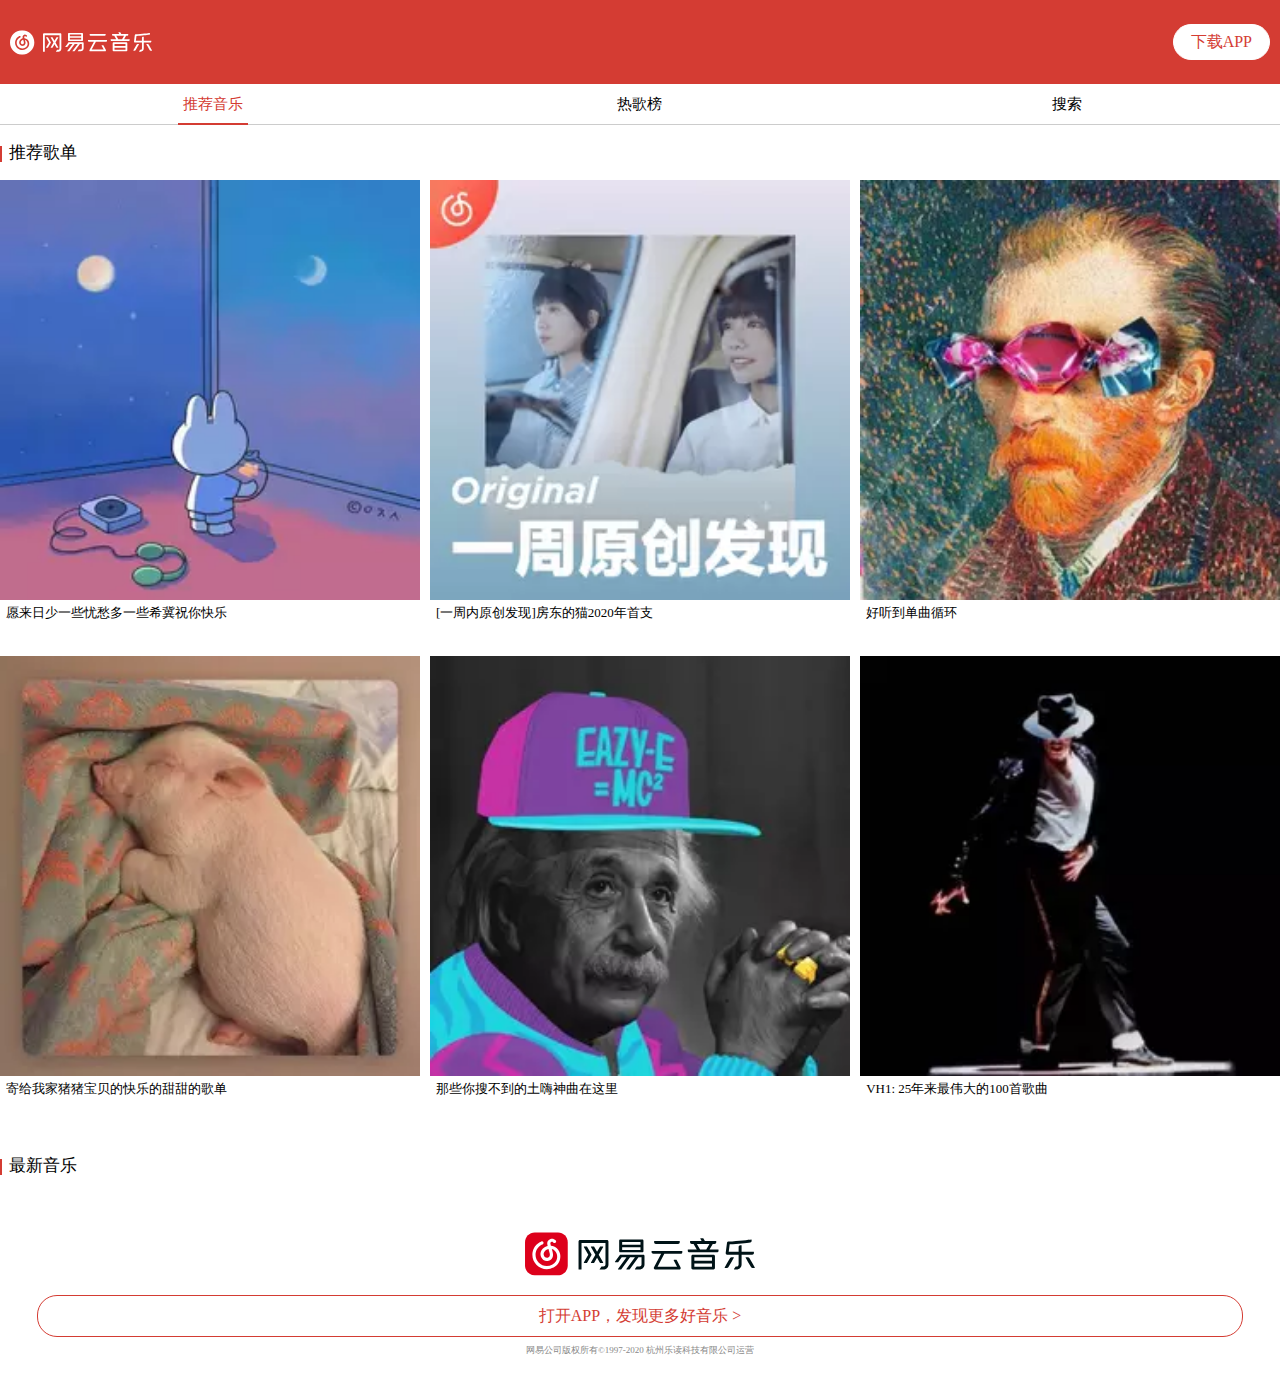
==== src/index.html @ 1f4ad8db "获取歌词" ====
<!DOCTYPE html>
<html lang="zh-Hans">

<head>
    <meta charset="UTF-8">
    <meta name="viewport" content="width=device-width, initial-scale=1.0">
    <meta http-equiv="X-UA-Compatible" content="ie=edge">
    <title>李响云音乐</title>
    <link rel="stylesheet" href="./css/index.css">
    <script src="//at.alicdn.com/t/font_1610670_3qy8w2ydppf.js"></script>
</head>

<body>
    <div class="page tabs">
        <div class="sticky">
            <section class="topBar">

                <div class="logo">
                    <svg class="topsvg" viewBox="0 0 426 75" version="1.1">
                        <defs>
                            <polygon id="path-1" points="0 0 426 0 426 73 0 73"></polygon>
                        </defs>
                        <g id="Page-1" stroke="none" stroke-width="1" fill="none" fill-rule="evenodd">
                            <g id="收回状态" transform="translate(-60.000000, -113.000000)">
                                <g id="Group-15" transform="translate(60.000000, 114.000000)">
                                    <mask id="mask-2" fill="white">
                                        <use xlink:href="#path-1"></use>
                                    </mask>
                                    <g id="Clip-2"></g>
                                    <path
                                        d="M179.554313,17.7624722 L213.491741,17.7624722 L213.491741,12.4750555 L179.554313,12.4750555 L179.554313,17.7624722 Z M179.554313,27.5249445 L213.491741,27.5249445 L213.491741,22.2375278 L179.554313,22.2375278 L179.554313,27.5249445 Z M176.203089,32 L216.796911,32 C218.01359,32 219,30.9973266 219,29.7619285 L219,10.2380715 C219,9.00158594 218.01359,8 216.796911,8 L176.203089,8 C174.98641,8 174,9.00158594 174,10.2380715 L174,29.7619285 C174,30.9973266 174.98641,32 176.203089,32 L176.203089,32 Z"
                                        id="Fill-1" fill="#FFFFFF" mask="url(#mask-2)"></path>
                                    <path
                                        d="M218.788935,36 L176.646545,36 C175.963242,36 175.318616,36.3101024 174.898535,36.8417064 L170.489297,42.8802641 L166.109067,48.7732635 C165.838324,49.1371592 166.102621,49.6476678 166.561379,49.6476678 L171.415409,49.6476678 C171.802184,49.6476678 172.165323,49.4683569 172.392017,49.1614189 L178.723313,40.6578639 L187.616996,40.6578639 L171.733424,62.1066099 C171.458384,62.4778889 171.728052,63 172.197555,63 L176.994642,63 C177.39431,63 177.769267,62.812251 178.004556,62.4947652 L194.17606,40.6578639 L203.25561,40.6578639 L187.36022,62.1319244 C187.0927,62.4926557 187.355922,63 187.810383,63 L192.700942,63 C193.063007,63 193.402509,62.830182 193.615236,62.5422299 L209.814674,40.6578639 L212.787472,40.6578639 L215.473411,40.6641925 L215.473411,50.4197594 L215.473411,52.227635 L215.473411,53.8635831 C215.473411,55.913001 213.781269,57.5732088 211.693757,57.5732088 L207.171709,57.5732088 C206.811793,57.5732088 206.472291,57.7430268 206.260639,58.0299242 L203.262056,62.0812954 C202.979495,62.4631221 203.256684,63 203.738004,63 L211.692683,63 C216.833571,63 221,58.9085475 221,53.8625283 L221,38.1707165 C221,36.9714431 220.0105,36 218.788935,36"
                                        id="Fill-3" fill="#FFFFFF" mask="url(#mask-2)"></path>
                                    <path
                                        d="M290.397597,29 L234.605619,29 C234.271189,29 234,29.2685607 234,29.5997502 L234,31.0264127 C234,32.8023103 235.453486,34.2417109 237.246761,34.2417109 L251.763394,34.2417109 L238.50945,59.1191383 C238.182523,59.7316266 238.064614,60.4470809 238.257555,61.1126444 C238.590913,62.2590696 239.63172,63 240.774357,63 L285.32862,63 C285.947101,63 286.565583,62.8248517 287.046862,62.4395254 C288.008349,61.6741805 288.28061,60.4099282 287.811121,59.3622229 L280.571563,45.5552295 C280.448295,45.2781767 280.170675,45.0998439 279.865186,45.0998439 L275.617278,45.0998439 C275.056679,45.0998439 274.68366,45.6709335 274.909829,46.1762098 L281.180398,57.8241024 L245.108017,57.8241024 L257.673806,34.2417109 L288.010493,34.2417109 C289.661207,34.2417109 291,32.9180144 291,31.2832969 L291,29.5955042 C291,29.2664377 290.729883,29 290.397597,29"
                                        id="Fill-4" fill="#FFFFFF" mask="url(#mask-2)"></path>
                                    <path
                                        d="M242.196822,16 L283.894175,16 C285.610124,16 287,14.7011541 287,13.098603 L287,11.6246204 C287,11.2794088 286.701009,11 286.331603,11 L239.721479,11 C239.322824,11 239,11.3026929 239,11.6752379 L239,13.0115408 C239,14.6626848 240.431041,16 242.196822,16"
                                        id="Fill-5" fill="#FFFFFF" mask="url(#mask-2)"></path>
                                    <path
                                        d="M151.264147,9 L101.734789,9 C100.224326,9 99,10.2372716 99,11.7647806 L99,63.3657774 C99,63.7162123 99.2808185,64 99.626523,64 L103.844119,64 C104.189823,64 104.471705,63.7162123 104.471705,63.3657774 L104.471705,14.5295612 L148.528295,14.5295612 L148.528295,18.8831232 L148.528295,54.6876771 C148.528295,56.7773869 146.852957,58.4704388 144.786176,58.4704388 L141.782269,58.4704388 C141.431246,58.4704388 141.100433,58.6402814 140.894074,58.928369 L137.790179,63.2443076 C137.564673,63.5581941 137.786988,64 138.170986,64 L144.785112,64 C149.78985,64 153.867037,59.9442001 153.988299,54.9144923 L154,54.9144923 L154,18.8831232 L154,11.7647806 C154,10.2372716 152.77461,9 151.264147,9"
                                        id="Fill-6" fill="#FFFFFF" mask="url(#mask-2)"></path>
                                    <path
                                        d="M139.105892,51.7258834 C139.202735,51.8953177 139.382432,52 139.577194,52 L144.455914,52 C144.873413,52 145.134888,51.5488947 144.927215,51.1852045 L136.561081,36.5005396 L144.927215,21.8147955 C145.134888,21.4511053 144.873413,21 144.455914,21 L139.577194,21 C139.382432,21 139.201659,21.1046823 139.105892,21.2741166 L133.499776,31.1131767 L127.89366,21.2741166 C127.796817,21.1046823 127.61712,21 127.422359,21 L122.543639,21 C122.126139,21 121.86574,21.4511053 122.072337,21.8147955 L130.438471,36.5005396 L122.072337,51.1852045 C121.86574,51.5488947 122.127215,52 122.543639,52 L127.422359,52 C127.61712,52 127.796817,51.8953177 127.89366,51.7258834 L133.499776,41.8868233 L139.105892,51.7258834 Z"
                                        id="Fill-7" fill="#FFFFFF" mask="url(#mask-2)"></path>
                                    <path
                                        d="M122.913468,36.7250131 C123.015409,36.5652916 123.036462,36.3570061 122.926764,36.1703046 L114.176424,21.2751958 C114.076699,21.1046823 113.890545,21 113.689987,21 L108.607321,21 C108.177394,21 107.908136,21.4521845 108.121991,21.8147955 L116.718311,36.4476588 L108.074345,51.1852045 C107.861598,51.5488947 108.130856,52 108.559675,52 L113.64234,52 C113.844007,52 114.029053,51.8963969 114.128778,51.7258834 L122.902387,36.768181 C122.910143,36.7541514 122.906819,36.7390426 122.913468,36.7250131"
                                        id="Fill-8" fill="#FFFFFF" mask="url(#mask-2)"></path>
                                    <path
                                        d="M318.821517,16.2678439 L342.178483,16.2678439 L336.236874,26.7030283 L324.763126,26.7030283 L318.821517,16.2678439 Z M358.297898,26.7030283 L342.329622,26.7030283 L348.271231,16.2678439 L351.581296,16.2678439 C353.336016,16.2678439 354.759516,14.8433039 354.759516,13.0862282 L354.759516,11.591963 C354.759516,11.2476277 354.482962,10.9697995 354.138878,10.9697995 L333.728599,10.9697995 L331.249267,6.64790824 C331.018805,6.24672003 330.591113,6 330.13019,6 L325.760005,6 C325.320521,6 325.046111,6.47413153 325.265853,6.85493853 L327.628347,10.9697995 L306.895423,10.9697995 C306.534188,10.9697995 306.240484,11.2637181 306.240484,11.6262893 L306.240484,13.0862282 C306.240484,14.8433039 307.663984,16.2678439 309.419776,16.2678439 L312.729841,16.2678439 L318.670378,26.7030283 L302.699959,26.7030283 C302.31407,26.7030283 302,27.0162555 302,27.4024259 L302,28.8484198 C302,30.5894051 303.409564,32 305.149278,32 L355.92254,32 C357.622593,32 359,30.6215859 359,28.9202905 L359,27.405644 C359,27.0173282 358.684858,26.7030283 358.297898,26.7030283 L358.297898,26.7030283 Z"
                                        id="Fill-9" fill="#FFFFFF" mask="url(#mask-2)"></path>
                                    <path
                                        d="M313.573787,58.1818111 L346.448875,58.1818111 L346.448875,51.9080397 L313.573787,51.9080397 L313.573787,58.1818111 Z M341.780492,40.8181889 L346.448875,40.8181889 L346.448875,45.6711852 L346.448875,47.0909055 L313.573787,47.0909055 L313.573787,40.8181889 L341.780492,40.8181889 Z M349.33559,36 L341.780492,36 L310.66441,36 C309.192456,36 308,37.1665755 308,38.6052817 L308,60.3947183 C308,61.8323697 309.192456,63 310.66441,63 L349.33559,63 C350.806465,63 352,61.8323697 352,60.3947183 L352,45.6711852 L352,38.6052817 C352,37.1665755 350.806465,36 349.33559,36 L349.33559,36 Z"
                                        id="Fill-10" fill="#FFFFFF" mask="url(#mask-2)"></path>
                                    <path
                                        d="M420.846348,36.3948403 C422.589268,36.3948403 424,34.965091 424,33.2010866 L424,31.636557 C424,31.3227884 423.749795,31.0694015 423.441031,31.0694015 L401.309036,31.0694015 L401.309036,19.5774949 C401.309036,19.2281444 401.030084,18.9445667 400.684055,18.9445667 L398.970947,18.9445667 C397.23761,18.9445667 395.832201,20.3667683 395.832201,22.1221468 L395.832201,31.0694015 L377.58744,31.0694015 L379.41873,17.1147895 C394.970856,16.3600199 410.820034,14.4504527 417.280655,13.6115802 C418.943723,13.3959317 420.111702,11.848654 419.878532,10.1676743 L419.641103,8.46189491 C419.600645,8.17076949 419.344051,7.96590345 419.055516,8.00472017 C415.637818,8.47375558 395.729989,11.1240752 376.963523,11.8950184 C375.674167,11.9478523 374.612658,12.94307 374.460405,14.242352 L372.017975,33.4188915 C371.930669,34.1736611 372.163839,34.9316655 372.66425,35.4998992 C373.162531,36.0692111 373.879077,36.3948403 374.629693,36.3948403 L395.832201,36.3948403 L395.832201,54.6581086 C395.832201,56.7542117 394.155293,58.4535215 392.085509,58.4535215 L391.127276,58.4535215 C390.740788,58.4535215 390.37666,58.6422139 390.149878,58.9602954 L387.296472,62.9648874 C386.989837,63.3961843 387.294343,64 387.819242,64 L392.085509,64 C397.179051,64 401.309036,59.8174981 401.309036,54.6581086 L401.309036,36.3948403 L420.846348,36.3948403 Z"
                                        id="Fill-11" fill="#FFFFFF" mask="url(#mask-2)"></path>
                                    <path
                                        d="M386.462033,41 L382.648283,41 C381.597491,41 380.622889,41.5352219 380.050403,42.433746 C377.428185,46.5500892 373.74671,53.9415581 370.118145,59.8354868 C369.804918,60.3436774 370.149891,61 370.737191,61 L374.203852,61 C375.248295,61 376.239828,60.4734281 376.794324,59.5694978 C380.889555,52.8992269 384.728702,45.625615 386.919175,41.847705 C387.137164,41.4714278 386.890603,41 386.462033,41"
                                        id="Fill-12" fill="#FFFFFF" mask="url(#mask-2)"></path>
                                    <path
                                        d="M425.881861,59.8354868 C422.253461,53.9415581 418.572153,46.5500892 415.948996,42.433746 C415.376536,41.5352219 414.401979,41 413.351235,41 L409.537659,41 C409.108049,41 408.862558,41.4714278 409.081595,41.847705 C411.27091,45.625615 415.108824,52.8992269 419.204927,59.5694978 C419.760457,60.4734281 420.750886,61 421.796339,61 L425.262842,61 C425.850116,61 426.195073,60.3436774 425.881861,59.8354868"
                                        id="Fill-13" fill="#FFFFFF" mask="url(#mask-2)"></path>
                                    <path
                                        d="M40.4991735,31.4579385 C40.219059,30.4818472 39.9378671,29.500369 39.682532,28.5555211 C39.0059476,28.6869595 38.3336728,28.8798076 37.6732489,29.1340654 C35.2147053,30.0810679 33.2732961,32.1474512 32.6074855,34.5305794 C32.3844712,35.3278284 32.3079784,36.1584758 32.3812391,36.997742 C32.5266832,38.6558045 33.3950382,40.1888928 34.7051123,41.1003424 C35.5066708,41.656262 36.8188996,42.2186458 38.5200567,41.7521473 C39.4465893,41.4946575 40.2643083,40.9548983 40.8169958,40.2330647 C42.0548865,38.615942 41.8986688,36.6346704 41.5506804,35.2567225 C41.2522507,34.0780867 40.8773281,32.7744768 40.4991735,31.4579385 M55.0974497,49.521016 C51.4548836,55.39157 44.424009,59.1849671 37.1852032,59.1849671 C25.07025,59.1849671 15.2134508,49.3292453 15.2134508,37.214292 C15.2134508,36.1293869 15.2974852,35.0337082 15.4623218,33.957422 C15.5959149,33.0922991 15.7822988,32.2282535 16.017164,31.391142 C16.2477198,30.5648042 16.5321438,29.7427758 16.8618171,28.9487588 C17.1871808,28.1622834 17.5631807,27.387659 17.9790431,26.6464329 C18.3884412,25.9127483 18.8484755,25.1930695 19.3451401,24.5067889 C19.8364178,23.8269725 20.3740223,23.167626 20.9450249,22.5470646 C21.5106408,21.9286579 22.1215059,21.3350305 22.7571504,20.7855751 C23.3917176,20.2361197 24.0661472,19.7168305 24.7632014,19.2427905 C25.4634877,18.7655185 26.1971723,18.3259541 26.94594,17.9348712 C27.3564155,17.7215532 27.7744325,17.5190088 28.1989138,17.3315476 C28.4359338,17.2281207 28.6675669,17.1290032 28.9013548,17.03635 C30.1392456,16.5407627 31.5419729,17.1451637 32.0354054,18.3830544 C32.5277606,19.6198678 31.9255143,21.0215178 30.6876236,21.5149503 C30.5077039,21.5871336 30.3288615,21.6636264 30.1521739,21.7411966 C29.8225007,21.8866407 29.4982142,22.0428584 29.1782373,22.2109271 C28.5943062,22.5147436 28.0222262,22.8573453 27.4781576,23.2279583 C26.9351663,23.5985714 26.4083355,24.0036601 25.9127483,24.4324508 C25.4171611,24.8612415 24.9420437,25.3234304 24.49817,25.805012 C24.0542962,26.2909029 23.6352017,26.8048053 23.2516603,27.3348682 C22.8648868,27.8692405 22.5061247,28.4305469 22.1861478,29.002627 C21.8629387,29.5790165 21.5709732,30.1823401 21.3167154,30.7942826 C21.0613802,31.4116119 20.8405207,32.0494111 20.6595236,32.6925972 C20.4774492,33.3444021 20.3320051,34.0155996 20.2296555,34.6889519 C20.1003719,35.5239086 20.0357301,36.3728711 20.0357301,37.214292 C20.0357301,46.670312 27.7291833,54.3637652 37.1852032,54.3637652 C42.7939579,54.3637652 48.2163287,51.4645798 51.0002361,46.9773606 C54.1698397,41.8706573 53.3488887,35.0218572 49.0922253,31.0453083 C47.8661855,29.9000708 46.3578766,29.1038992 44.7224387,28.6837274 C44.8592639,29.1631542 44.9971664,29.645813 45.1350689,30.1273946 C45.517533,31.4590159 45.911848,32.8358865 46.2253608,34.0737773 C47.0872517,37.4782461 46.5270226,40.7071047 44.6470232,43.1634936 C43.4586912,44.7170519 41.739219,45.8655214 39.804274,46.3998937 C37.0699253,47.1529709 34.2838632,46.6789309 31.9535258,45.0607308 C29.4809764,43.3412586 27.8444612,40.4851678 27.577275,37.415759 C27.4533782,35.9957939 27.5826618,34.5876797 27.9640485,33.2302016 C29.0317158,29.4109478 32.0892736,26.11637 35.9408483,24.6339178 C36.7628767,24.3171729 37.6010656,24.0683019 38.4446412,23.8873048 C38.343369,23.5048408 38.1494436,22.7690014 38.0373978,22.349907 C36.9083208,18.1794327 38.7990938,14.505623 42.7411671,13.2030904 C43.7420378,12.8734172 44.8118599,12.7624487 45.8590572,12.8831134 C46.3352519,12.938059 46.8049824,13.0393311 47.2607072,13.1858526 C48.2303344,13.4961333 49.1428614,13.99603 49.9164084,14.6596859 C50.318265,15.0044423 50.7082706,15.3998347 50.9776115,15.8534048 C50.9883851,15.8727973 50.9991588,15.8911125 51.0099324,15.910505 C51.0260929,15.9385165 51.0411759,15.9676053 51.056259,15.9956168 C51.2243278,16.32529 51.3202131,16.6980578 51.3202131,17.0934502 C51.3202131,18.4250716 50.2406948,19.5045899 48.9090735,19.5045899 C48.273429,19.5045899 47.6959621,19.258951 47.2650167,18.856017 C46.9989079,18.6093007 46.7715842,18.3248768 46.4796186,18.1040172 C46.2016588,17.8950087 45.8838366,17.7355589 45.5466218,17.6461377 C45.2244901,17.561026 44.8861979,17.5437882 44.5576021,17.5998111 C43.8325364,17.7204758 43.1785767,18.1675817 42.8295109,18.8172319 C42.749786,18.9659081 42.6765253,19.1135069 42.6291213,19.2751114 C42.4599752,19.8568877 42.5332359,20.5097701 42.6916084,21.0850822 C42.9006169,21.8629387 43.1721125,22.9015172 43.3509549,23.5802562 C46.7252575,23.8765312 49.9250273,25.224313 52.3835709,27.5212521 C58.3877181,33.1289294 59.5297234,42.3813277 55.0974497,49.521016 M36.5,0 C16.3425278,0 0,16.3414505 0,36.5 C0,56.6585495 16.3425278,73 36.5,73 C56.6585495,73 73,56.6585495 73,36.5 C73,16.3414505 56.6585495,0 36.5,0"
                                        id="Fill-14" fill="#FFFFFF" mask="url(#mask-2)"></path>
                                </g>
                            </g>
                        </g>
                    </svg>
                </div>
                <a href="/#">下载APP</a>
            </section>
            <section id="tabs" class="globalTabs">
                <ol class="tabs-nav">
                    <li class="active" data-tab-name="page-1">
                        <div class="text">推荐音乐</div>
                    </li>
                    <li data-tab-name="page-2">
                        <div class="text">热歌榜</div>
                    </li>
                    <li data-tab-name="page-3">
                        <div class="text">搜索</div>
                    </li>
                </ol>
            </section>
        </div>
        <ol class="tab-content noCollapse">
            <li class="page-1 active">
                <section class="playList">
                    <h2 class="sectionTitle">推荐歌单</h2>
                    <ol class="songs">
                        <li>
                            <div class="cover">
                                <img src="../img/1.jpg" alt="封面">
                                <p>愿来日少一些忧愁多一些希冀祝你快乐</p>
                            </div>
                        </li>
                        <li>
                            <div class="cover">
                                <img src="../img/2.jpg" alt="封面">
                                <p>[一周内原创发现]房东的猫2020年首支</p>
                            </div>
                        </li>
                        <li>
                            <div class="cover">
                                <img src="../img/3.jpg" alt="封面">
                                <p>好听到单曲循环</p>
                            </div>
                        </li>
                        <li>
                            <div class="cover">
                                <img src="../img/4.jpg" alt="封面">
                                <p>寄给我家猪猪宝贝的快乐的甜甜的歌单</p>
                            </div>
                        </li>
                        <li>
                            <div class="cover">
                                <img src="../img/5.jpg" alt="封面">
                                <p>那些你搜不到的土嗨神曲在这里</p>
                            </div>
                        </li>
                        <li>
                            <div class="cover">
                                <img src="../img/6.jpg" alt="封面">
                                <p>VH1: 25年来最伟大的100首歌曲</p>
                            </div>
                        </li>
                    </ol>
                </section>
                <section class="songs">
                    <h2 class="sectionTitle">最新音乐</h2>
                    <ol id="songs" class="list">
                        <div id="songs-loading" class="square-spin" style="margin: 0 auto; width: 50px;">
                            <div></div>
                        </div>
                    </ol>
                </section>
                <section class="art">
                    <div class="logo">
                        <svg class="logosvg" viewBox="0 0 1238 231" xmlns="http://www.w3.org/2000/svg">
                            <g id="Page-1" stroke="none" stroke-width="1" fill="none" fill-rule="evenodd">
                                <g id="recommond_logo">
                                    <path
                                        d="M168.72,78.5 C160.96,73.594 151.451,70.902 141.666,70.419 L139.484,62.611 L139.549,62.684 C139.465,62.452 139.39,62.225 139.317,62.004 L138.672,59.695 C137.182,53.018 139.898,49.832 141.288,48.685 C141.526,48.512 141.771,48.337 142.036,48.167 C148.419,44.022 157.51,50.662 158.02,51.051 C162.054,54.839 169.438,55.776 173.421,51.899 C177.447,47.981 176.488,40.653 172.465,36.733 C166.201,30.636 146.969,20.843 130.604,31.465 C115.889,41.015 115.597,54.456 118.017,62.223 L120.949,72.734 C116.038,74.111 111.326,76.085 107.02,78.65 C90.909,88.259 82.828,104.475 84.848,123.143 C86.919,142.305 101.631,156.21 119.832,156.21 C139.156,156.21 154.873,140.906 154.873,122.093 C154.611,117.6 154.665,117.654 154.044,113.639 C153.439,109.721 147.505,91.307 147.505,91.307 C151.15,92.128 154.56,93.47 157.5,95.327 C190.729,116.355 176.902,149.813 176.278,151.287 C167.128,172.668 147.172,185.431 121.53,186.314 C104.822,186.892 88.806,180.803 76.448,169.18 C63.41,156.93 55.933,139.763 55.933,122.092 C55.933,95.473 73.129,71.3 98.72,61.952 C104.047,60.003 108.351,54.457 105.405,48.015 C103.086,42.953 96.805,41.211 91.478,43.16 C57.89,55.434 35.323,87.154 35.323,122.081 C35.323,145.171 45.094,167.595 62.131,183.609 C77.842,198.375 98.06,206.411 119.344,206.408 C120.311,206.408 121.285,206.392 122.255,206.359 C155.794,205.206 183.102,187.502 195.263,159.085 C202.855,141.827 207.089,102.771 168.73,78.49 M134.257,122.094 C134.257,129.838 127.785,136.139 119.828,136.139 C110.996,136.139 106.131,128.314 105.343,121.041 C103.844,107.176 111.283,99.641 117.787,95.761 C120.425,94.19 123.325,92.958 126.351,92.065 C126.351,92.065 133.366,113.8 133.914,117.167 C134.516,120.89 134.257,122.094 134.257,122.094"
                                        id="Shape" fill="#FFFFFF" fill-rule="nonzero"></path>
                                    <g id="Group">
                                        <g transform="translate(288.000000, 31.000000)">
                                            <rect id="Rectangle-path" x="623.569" y="135.165" width="94.828"
                                                height="18.519"></rect>
                                            <polygon id="Shape"
                                                points="654.29 60.29 687.611 60.29 704.865 30.004 637.037 30.004">
                                            </polygon>
                                            <rect id="Rectangle-path" x="234.994" y="47.716" width="98.632"
                                                height="15.138"></rect>
                                            <rect id="Rectangle-path" x="234.994" y="19.768" width="98.632"
                                                height="15.137"></rect>
                                            <polygon id="Shape"
                                                points="623.569 102.427 623.569 120.946 718.398 120.946 718.398 116.754 718.398 102.427 704.931 102.427">
                                            </polygon>
                                            <path
                                                d="M225.252,75.666 L343.231,75.666 C346.767,75.666 349.635,72.798 349.635,69.261 L349.635,13.362 C349.635,9.824 346.768,6.956 343.231,6.956 L225.252,6.956 C221.715,6.956 218.848,9.824 218.848,13.362 L218.848,69.261 C218.848,72.798 221.715,75.666 225.252,75.666 Z M234.994,19.768 L333.626,19.768 L333.626,34.905 L234.994,34.905 L234.994,19.768 Z M234.994,47.716 L333.626,47.716 L333.626,62.854 L234.994,62.854 L234.994,47.716 Z"
                                                id="Shape" fill="#001317" fill-rule="nonzero"></path>
                                            <path
                                                d="M348.789,88.207 L226.692,88.207 C224.712,88.207 222.842,89.124 221.629,90.691 L208.854,108.518 L196.161,125.913 C195.378,126.986 196.144,128.494 197.473,128.494 L211.536,128.494 C212.657,128.494 213.708,127.959 214.367,127.056 L232.71,101.956 L258.476,101.956 L212.458,165.266 C211.66,166.364 212.444,167.903 213.801,167.903 L227.702,167.903 C228.86,167.903 229.945,167.35 230.625,166.414 L277.48,101.956 L303.788,101.956 L257.732,165.345 C256.958,166.41 257.719,167.903 259.035,167.903 L273.207,167.903 C274.254,167.903 275.238,167.401 275.855,166.554 L322.791,101.956 L331.403,101.956 L339.186,101.976 L339.186,130.77 L339.186,136.108 L339.186,140.935 C339.186,146.985 334.283,151.889 328.235,151.889 L315.135,151.889 C314.089,151.889 313.107,152.39 312.492,153.236 L303.804,165.193 C302.985,166.321 303.79,167.904 305.185,167.904 L328.231,167.904 C343.122,167.904 355.197,155.829 355.197,140.932 L355.197,94.614 C355.195,91.076 352.328,88.207 348.789,88.207 Z"
                                                id="Shape" fill="#001317" fill-rule="nonzero"></path>
                                            <path
                                                d="M557.045,67.977 L395.026,67.977 C394.055,67.977 393.266,68.765 393.266,69.736 L393.266,73.92 C393.266,79.13 397.489,83.354 402.698,83.354 L444.853,83.354 L406.363,156.317 C405.415,158.112 405.072,160.215 405.634,162.167 C406.599,165.526 409.622,167.699 412.942,167.699 L542.324,167.699 C544.119,167.699 545.918,167.186 547.316,166.06 C550.106,163.813 550.901,160.107 549.534,157.031 L528.513,116.534 C528.153,115.722 527.348,115.199 526.46,115.199 L514.124,115.199 C512.499,115.199 511.411,116.871 512.071,118.357 L530.28,152.519 L425.527,152.519 L462.015,83.353 L550.115,83.353 C554.907,83.353 558.793,79.468 558.793,74.675 L558.793,69.722 C558.792,68.76 558.01,67.977 557.045,67.977 Z"
                                                id="Shape" fill="#001317" fill-rule="nonzero"></path>
                                            <path
                                                d="M416.255,30.004 L536.069,30.004 C540.997,30.004 544.991,26.009 544.991,21.08 L544.991,16.547 C544.991,15.487 544.131,14.628 543.072,14.628 L409.142,14.628 C407.995,14.628 407.068,15.557 407.068,16.703 L407.068,20.815 C407.067,25.889 411.181,30.004 416.255,30.004 Z"
                                                id="Shape" fill="#001317" fill-rule="nonzero"></path>
                                            <path
                                                d="M153.161,8.901 L8.224,8.901 C3.803,8.901 0.219,12.486 0.219,16.908 L0.219,166.364 C0.219,167.377 1.042,168.2 2.054,168.2 L14.395,168.2 C15.408,168.2 16.231,167.377 16.231,166.364 L16.231,24.916 L145.156,24.916 L145.156,37.526 L145.156,141.229 C145.156,147.279 140.253,152.184 134.205,152.184 L125.417,152.184 C124.388,152.184 123.421,152.676 122.817,153.508 L113.733,166.012 C113.072,166.922 113.722,168.199 114.847,168.199 L134.202,168.199 C148.85,168.199 160.781,156.452 161.135,141.887 L161.168,141.887 L161.168,37.527 L161.168,16.908 C161.166,12.486 157.582,8.901 153.161,8.901 Z"
                                                id="Shape" fill="#001317" fill-rule="nonzero"></path>
                                            <path
                                                d="M117.453,133.268 L131.565,133.268 C132.773,133.268 133.528,131.965 132.929,130.917 L108.727,88.551 L132.929,46.184 C133.528,45.137 132.773,43.833 131.567,43.833 L117.452,43.833 C116.888,43.833 116.367,44.135 116.088,44.624 L99.871,73.009 L83.654,44.624 C83.375,44.135 82.853,43.833 82.29,43.833 L68.177,43.833 C66.97,43.833 66.214,45.137 66.813,46.184 L91.015,88.55 L66.813,130.917 C66.214,131.965 66.971,133.268 68.177,133.268 L82.29,133.268 C82.853,133.268 83.375,132.966 83.654,132.476 L99.871,104.092 L116.088,132.476 C116.37,132.966 116.89,133.268 117.453,133.268 Z"
                                                id="Shape" fill="#001317" fill-rule="nonzero"></path>
                                            <path
                                                d="M70.14,89.199 C70.427,88.736 70.486,88.136 70.179,87.597 L45.595,44.624 C45.316,44.135 44.794,43.833 44.231,43.833 L29.952,43.833 C28.745,43.833 27.989,45.137 28.588,46.184 L52.737,88.4 L28.454,130.918 C27.855,131.966 28.612,133.269 29.818,133.269 L44.096,133.269 C44.661,133.269 45.181,132.967 45.46,132.477 L70.108,89.324 C70.131,89.282 70.121,89.24 70.14,89.199 Z"
                                                id="Shape" fill="#001317" fill-rule="nonzero"></path>
                                            <path
                                                d="M751.672,60.29 L705.301,60.29 L722.555,30.004 L732.168,30.004 C737.267,30.004 741.4,25.87 741.4,20.77 L741.4,16.431 C741.4,15.436 740.593,14.628 739.597,14.628 L680.328,14.628 L673.125,2.082 C672.456,0.919 671.217,0.201 669.876,0.201 L657.185,0.201 C655.911,0.201 655.114,1.579 655.75,2.684 L662.613,14.629 L602.407,14.629 C601.356,14.629 600.503,15.481 600.503,16.533 L600.503,20.771 C600.503,25.871 604.637,30.005 609.736,30.005 L619.349,30.005 L636.603,60.291 L590.22,60.291 C589.098,60.291 588.188,61.2 588.188,62.323 L588.188,66.518 C588.188,71.571 592.283,75.667 597.334,75.667 L744.776,75.667 C749.712,75.667 753.712,71.665 753.712,66.729 L753.712,62.332 C753.713,61.203 752.799,60.29 751.672,60.29 Z M687.611,60.29 L654.29,60.29 L637.037,30.004 L704.865,30.004 L687.611,60.29 Z"
                                                id="Shape" fill="#001317" fill-rule="nonzero"></path>
                                            <path
                                                d="M726.722,88.207 L704.931,88.207 L615.179,88.207 C610.935,88.207 607.492,91.65 607.492,95.896 L607.492,160.216 C607.492,164.46 610.935,167.904 615.179,167.904 L726.722,167.904 C730.966,167.904 734.409,164.461 734.409,160.216 L734.409,116.754 L734.409,95.896 C734.41,91.651 730.966,88.207 726.722,88.207 Z M718.398,153.684 L623.57,153.684 L623.57,135.165 L718.398,135.165 L718.398,153.684 Z M718.398,116.754 L718.398,120.946 L623.57,120.946 L623.57,102.427 L704.932,102.427 L718.398,102.427 L718.398,116.754 Z"
                                                id="Shape" fill="#001317" fill-rule="nonzero"></path>
                                            <path
                                                d="M944.179,78.986 L944.179,74.468 C944.179,73.564 943.447,72.832 942.543,72.832 L877.84,72.832 L877.84,39.647 C877.84,38.637 877.022,37.819 876.012,37.819 L871.003,37.819 C865.936,37.819 861.827,41.928 861.827,46.996 L861.827,72.831 L808.487,72.831 L813.841,32.535 C859.311,30.358 905.645,24.841 924.535,22.421 C929.394,21.798 932.807,17.329 932.126,12.477 L931.434,7.55 C931.316,6.709 930.565,6.118 929.724,6.233 C919.732,7.586 861.528,15.237 806.664,17.463 C802.893,17.616 799.79,20.49 799.343,24.241 L792.204,79.615 C791.948,81.796 792.632,83.981 794.093,85.624 C795.552,87.265 797.644,88.207 799.839,88.207 L861.828,88.207 L861.828,140.944 C861.828,146.996 856.925,151.901 850.874,151.901 L848.072,151.901 C846.941,151.901 845.878,152.444 845.216,153.363 L836.873,164.928 C835.975,166.174 836.865,167.915 838.402,167.915 L850.874,167.915 C865.766,167.915 877.84,155.84 877.84,140.943 L877.84,88.206 L934.958,88.206 C940.052,88.207 944.179,84.079 944.179,78.986 Z"
                                                id="Shape" fill="#001317" fill-rule="nonzero"></path>
                                            <path
                                                d="M834.914,102.427 L823.694,102.427 C820.606,102.427 817.738,103.969 816.053,106.558 C808.338,118.41 797.51,139.693 786.834,156.664 C785.915,158.125 786.929,160.018 788.656,160.018 L798.856,160.018 C801.928,160.018 804.842,158.5 806.476,155.897 C818.523,136.69 829.814,115.751 836.256,104.869 C836.898,103.782 836.176,102.427 834.914,102.427 Z"
                                                id="Shape" fill="#001317" fill-rule="nonzero"></path>
                                            <path
                                                d="M948.871,156.663 C938.197,139.693 927.369,118.409 919.652,106.557 C917.967,103.968 915.101,102.426 912.012,102.426 L900.791,102.426 C899.53,102.426 898.807,103.781 899.449,104.867 C905.892,115.749 917.182,136.689 929.231,155.895 C930.863,158.498 933.779,160.016 936.851,160.016 L947.05,160.016 C948.777,160.017 949.792,158.125 948.871,156.663 Z"
                                                id="Shape" fill="#001317" fill-rule="nonzero"></path>
                                        </g>
                                        <g fill-rule="nonzero" id="Shape">
                                            <path
                                                d="M177.772,0.2 L52.453,0.2 C23.666,0.2 0.113,23.753 0.113,52.54 L0.113,177.86 C0.113,206.647 23.666,230.2 52.453,230.2 L177.773,230.2 C206.56,230.2 230.113,206.647 230.113,177.86 L230.113,52.54 C230.113,23.753 206.559,0.2 177.772,0.2 Z"
                                                fill="#DD001B"></path>
                                            <path
                                                d="M139.399,71.14 C138.764,68.733 137.798,65.056 137.058,62.295 C136.496,60.258 136.237,57.944 136.837,55.883 C137.005,55.304 137.263,54.783 137.548,54.253 C138.787,51.952 141.102,50.364 143.671,49.938 C144.837,49.745 146.035,49.804 147.177,50.105 C148.374,50.421 149.502,50.986 150.488,51.73 C151.52,52.51 152.328,53.518 153.27,54.394 C154.797,55.819 156.844,56.691 159.096,56.691 C163.817,56.691 167.645,52.863 167.645,48.143 C167.645,46.742 167.305,45.422 166.708,44.257 C166.656,44.156 166.602,44.054 166.545,43.953 C166.507,43.887 166.468,43.819 166.428,43.753 C165.472,42.142 164.09,40.743 162.665,39.52 C159.926,37.167 156.692,35.391 153.254,34.296 C151.637,33.78 149.971,33.415 148.285,33.222 C144.574,32.796 140.782,33.184 137.236,34.357 C123.26,38.971 116.557,51.997 120.564,66.78 C120.96,68.259 121.645,70.869 122.006,72.228 C119.015,72.871 116.046,73.75 113.131,74.873 C99.479,80.13 88.644,91.804 84.855,105.341 C83.508,110.156 83.046,115.147 83.485,120.18 C84.432,131.055 90.233,141.186 98.999,147.275 C107.258,153.013 117.137,154.697 126.825,152.026 C133.682,150.132 139.778,146.057 143.99,140.553 C150.655,131.847 152.643,120.404 149.587,108.335 C148.475,103.944 147.075,99.066 145.723,94.346 C145.232,92.641 144.742,90.928 144.261,89.23 C150.057,90.721 155.402,93.541 159.746,97.599 C174.837,111.694 177.746,135.972 166.511,154.076 C156.644,169.978 137.424,180.252 117.545,180.252 C84.025,180.252 56.755,152.983 56.755,119.465 C56.755,116.488 56.986,113.475 57.44,110.517 C57.805,108.131 58.32,105.752 58.968,103.441 C59.608,101.163 60.391,98.897 61.296,96.712 C62.196,94.54 63.231,92.406 64.378,90.359 C65.511,88.331 66.784,86.343 68.155,84.447 C69.511,82.57 71,80.747 72.574,79.03 C74.143,77.318 75.83,75.681 77.587,74.159 C79.342,72.64 81.209,71.205 83.133,69.893 C85.064,68.576 87.091,67.363 89.159,66.284 C90.294,65.693 91.444,65.137 92.613,64.621 C93.24,64.343 93.874,64.077 94.511,63.823 C98.897,62.075 101.034,57.103 99.286,52.717 C97.539,48.331 92.568,46.19 88.18,47.945 C87.352,48.275 86.529,48.623 85.69,48.991 C84.186,49.658 82.702,50.371 81.249,51.132 C78.595,52.517 75.993,54.074 73.51,55.765 C71.042,57.447 68.65,59.286 66.399,61.237 C64.149,63.185 61.984,65.286 59.976,67.479 C57.955,69.679 56.049,72.018 54.305,74.425 C52.547,76.856 50.916,79.409 49.462,82.01 C47.99,84.636 46.658,87.38 45.502,90.169 C44.337,92.984 43.329,95.898 42.509,98.828 C41.676,101.796 41.015,104.856 40.544,107.92 C39.957,111.736 39.659,115.622 39.659,119.466 C39.659,162.411 74.599,197.347 117.543,197.347 C143.2,197.347 168.122,183.9 181.033,163.089 C196.741,137.782 192.694,104.985 171.411,85.107 C162.699,76.968 151.356,72.193 139.399,71.14 Z M130.416,130.163 C128.454,132.726 125.559,134.641 122.271,135.55 C116.242,137.208 111.591,135.208 108.753,133.237 C104.106,130.01 101.027,124.571 100.512,118.697 C100.254,115.72 100.522,112.778 101.315,109.949 C103.678,101.509 110.558,94.182 119.273,90.825 C121.613,89.925 123.997,89.242 126.391,88.773 C127.298,92.122 128.296,95.604 129.288,99.062 C130.628,103.728 131.956,108.35 133.014,112.531 C134.251,117.411 134.804,124.432 130.416,130.163 Z"
                                                fill="#FFFFFF"></path>
                                        </g>
                                    </g>
                                </g>
                            </g>
                        </svg>
                    </div>
                    <div class="link-wrapper">
                        <a href="#">打开APP，发现更多好音乐 &gt;</a>
                    </div>
                    <div class="copyright">
                        网易公司版权所有©1997-2020 杭州乐读科技有限公司运营
                    </div>
                </section>
            </li>
            <li class="page-2">page 2</li>
            <li class="page-3">
                <input id="search" type="text" style="background: #EBECEC;">
                <ol id="searchResult"></ol>
            </li>
        </ol>
    </div>
    <script src="../vendors/jquery.min.js"></script>
    <script src="./js/admin/event-hub.js"></script>
    <script src="./js/index/tabs.js"></script>
    <script src="./js/index/page-1.js"></script>
    <script src="./js/index/page-2.js"></script>
    <script src="./js/index/page-3.js"></script>
</body>

</html>
---- src/css/index.css ----
*{margin: 0; padding: 0;}
*{box-sizing: border-box;}
*::after{box-sizing: border-box;}
*::before{box-sizing: border-box;}

a{color: inherit; text-decoration: none;}
ol,ul{list-style: none;}
h1,h2,h3,h4,h5,h6{font-weight: normal;}

B
body{
    font: 14px/1.5 Helvetica,sans-serif;
    background: white;
    font-size: 15px;
}
.sectionTitle{
    font-size: 17px;
    line-height: 20px;
    padding-left: 9px;
    margin-bottom: 17px;
}
.sectionTitle::before{
    content: '';
    position: absolute;
    width: 2px;
    height: 16px;
    background: #D43C33;
    left: 0;
    margin-top: 3px;
}
.icon {
    width: 22px; height: 22px;
    vertical-align: -0.15em;
    fill: currentColor;
    overflow: hidden;
}

/* topBar */
.sticky{
    position: fixed;
    top: 0;
    left: 0;
    width: 100%;
    background: white;
    z-index: 1;
}
section.topBar{
    display: flex;
    justify-content: space-between;
    align-items: center;
    background: #D43C33;
    padding: 24px 10px;
}
section.topBar > .logo > svg{
    vertical-align: top;
    width: 142px;
    height: 25px;
}
section.topBar > a{
    color: #D43C33;
    background: white;
    border: 1px solid white;
    border-radius: 50px;
    padding: 7px 17px;
    display: inline-block;
    line-height: 20px;
    position: relative;
}

/* tabs-nav */
.tabs-nav{
    display: flex;
    border-bottom: 1px solid #cccccc;
}
.tabs-nav > li{
    display: flex;
    justify-content: center;
    align-items: center;

    line-height: 20px;
    width: 33.3333333%;
}
.tabs-nav > li >.text{
    padding: 10px 5px;
    position: relative;
    font-size: 15px;
}
.tabs-nav > li.active{
    color: #D43C33;
}
.tabs-nav > li.active > .text::after{
    content: '';
    position: absolute;
    background: #d43c33;
    height: 2px;
    width: 100%;
    left: 0;
    bottom: -1px;
}

/* .tab-content */
.tab-content{
    margin-top: 125px;
    padding-top: 18px;
}
.tab-content > li{
    display: none;
}
.tab-content >  li.active{
    display: block;
}
.noCollapse::before{
    content: '';
    display: table;
}
.noCollapse::after{
    content: '';
    display: table;
}
section.playList  > ol.songs{
    display: flex;
    flex-wrap: wrap;
    justify-content: space-between;
    font-size: 13px;
    margin-bottom: 24px;
}
section.playList  > ol.songs > li{
    width: 32.8%;
    margin-bottom: 16px;
}
section.playList  > ol.songs > li img{
    width: 100%;
}
section.playList  > ol.songs > li p{
    padding: 0 6px;
    line-height: 18px;
    height: 36px;
    display: -webkit-box;
    -webkit-box-orient: vertical;
    -webkit-line-clamp: 2;
    overflow: hidden;
}

/* songs */
section.songs > .list {
    margin-top: 18px;
  }
section.songs > ol.list > li > a > h3{
    font-size: 17px;
    color: #333;
    line-height: 25px;
}
section.songs > ol.list > li > a > p{
    font-size: 12px;
    color: #888;
    line-height: 18px;
}
section.songs > ol.list > li > a > p > svg{
    height: 14px;
    width: 18px;
    color: rgb(254, 112, 59);
    margin-right: -2px;
}
section.songs > .list > li{
    position: relative;
    margin-left: 10px;
    padding-bottom: 6px;
    padding-top: 5px;
    border-bottom: 1px solid #F3F3F4;
  }
  section.songs > .list .playButton{
    position: absolute;
    right:8px;
    top: 50%;
    transform: translateY(-50%);
  }
  section.songs > .list .icon-play{
    width: 22px;
    height: 22px;
    vertical-align: middle;
    fill: #AAA;
  }
  section.songs > .list .icon-sq{
    fill: #FE672E;
  }

/* art */
section.art{
    background: transparent url(//i.loli.net/2017/08/25/599f862b9c98d.png) no-repeat center;
    padding-top: 38px;
    padding-bottom: 18px;
    background-size: cover;
    text-align: center;
}
section.art svg{
    width: 230px;
    height: 44px;
}
section.art > .link-wrapper > a{
    display: block;
    line-height: 40px;
    border: 1px solid;
    color: #D43C33;
    font-size: 16px;
    border-radius: 20px;
    margin: 15px 37px 5px 37px;
}
section.art > .copyright{
    font-size: 12px;
    color: #888;
    line-height: 16px;
    transform: scale(0.75);
}
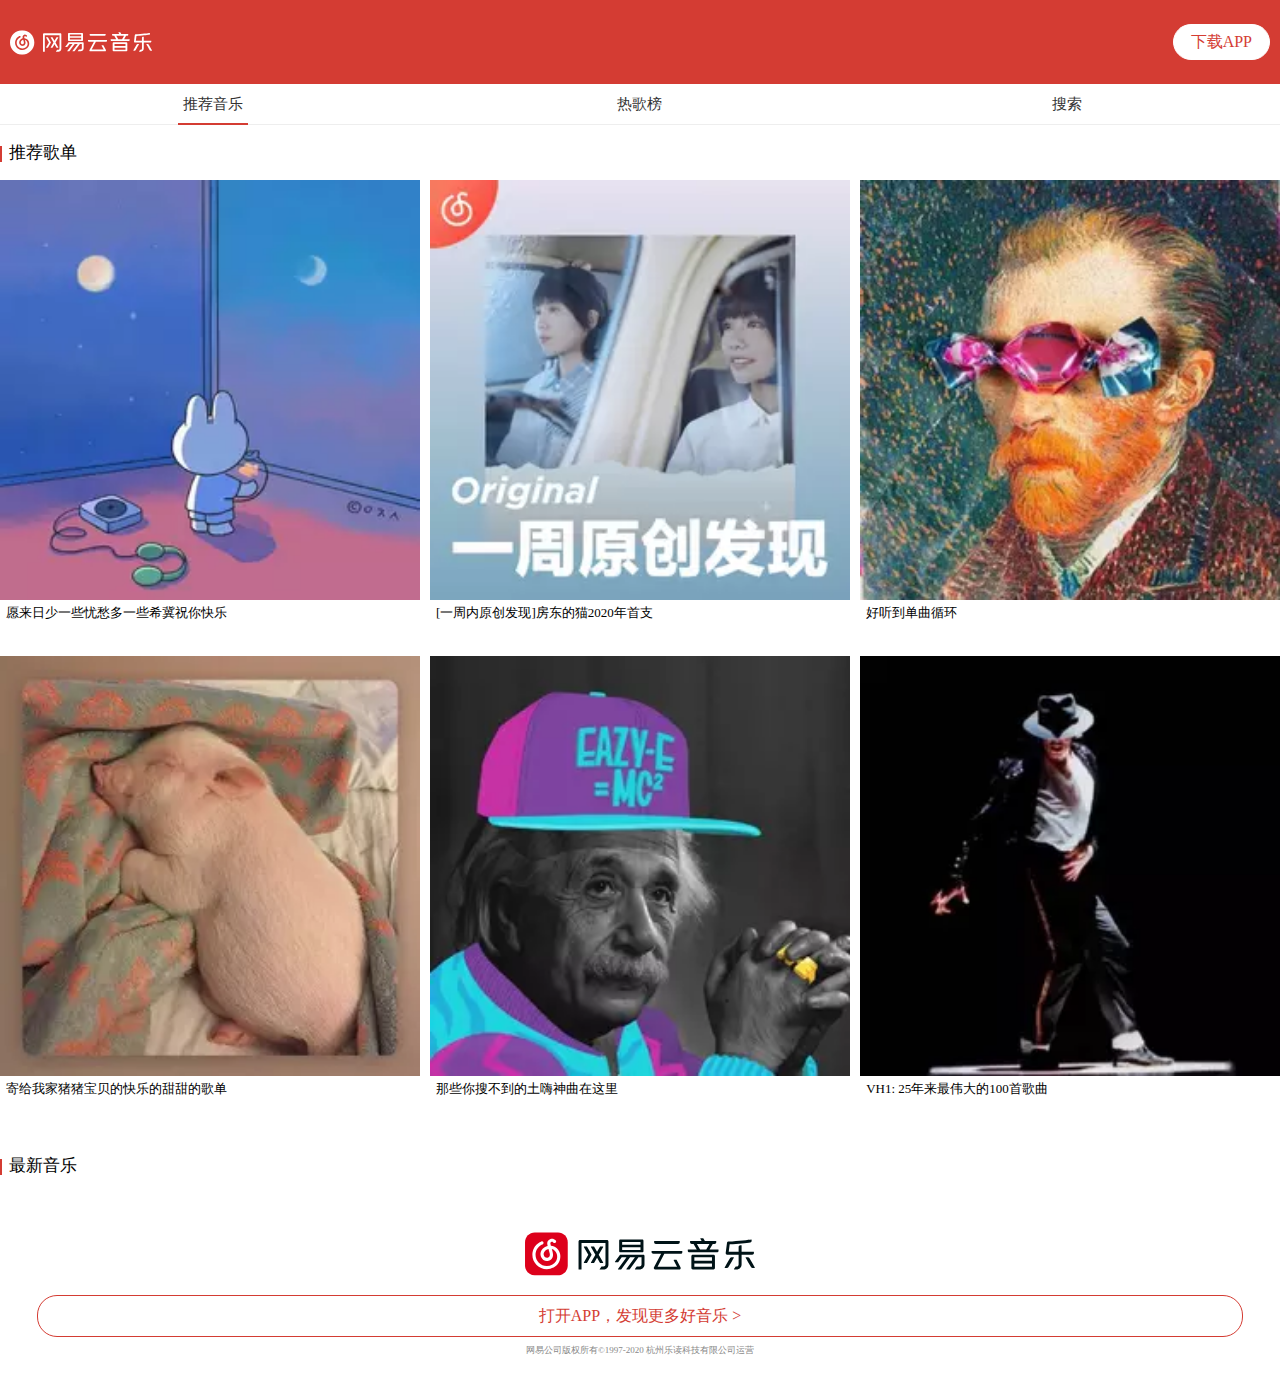
==== commit eb4cf91c: "热歌榜制作完成" ====
--- a/src/index.html
+++ b/src/index.html
@@ -7,7 +7,7 @@
     <meta http-equiv="X-UA-Compatible" content="ie=edge">
     <title>李响云音乐</title>
     <link rel="stylesheet" href="./css/index.css">
-    <script src="//at.alicdn.com/t/font_1610670_3qy8w2ydppf.js"></script>
+    <script src="//at.alicdn.com/t/font_1610670_u68clwehux8.js"></script>
 </head>
 
 <body>
@@ -93,40 +93,52 @@
                     <h2 class="sectionTitle">推荐歌单</h2>
                     <ol class="songs">
                         <li>
-                            <div class="cover">
-                                <img src="../img/1.jpg" alt="封面">
-                                <p>愿来日少一些忧愁多一些希冀祝你快乐</p>
-                            </div>
-                        </li>
-                        <li>
-                            <div class="cover">
-                                <img src="../img/2.jpg" alt="封面">
-                                <p>[一周内原创发现]房东的猫2020年首支</p>
-                            </div>
-                        </li>
-                        <li>
-                            <div class="cover">
-                                <img src="../img/3.jpg" alt="封面">
-                                <p>好听到单曲循环</p>
-                            </div>
-                        </li>
-                        <li>
-                            <div class="cover">
-                                <img src="../img/4.jpg" alt="封面">
-                                <p>寄给我家猪猪宝贝的快乐的甜甜的歌单</p>
-                            </div>
-                        </li>
-                        <li>
-                            <div class="cover">
-                                <img src="../img/5.jpg" alt="封面">
-                                <p>那些你搜不到的土嗨神曲在这里</p>
-                            </div>
-                        </li>
-                        <li>
-                            <div class="cover">
-                                <img src="../img/6.jpg" alt="封面">
-                                <p>VH1: 25年来最伟大的100首歌曲</p>
-                            </div>
+                            <a href="./songList.html?22">
+                                <div class="cover">
+                                    <img src="./img/22.jpg" alt="封面">
+                                    <p>愿来日少一些忧愁多一些希冀祝你快乐</p>
+                                </div>
+                            </a>
+                        </li>
+                        <li>
+                            <a href="./songList.html?16">
+                                <div class="cover">
+                                    <img src="./img/16.jpg" alt="封面">
+                                    <p>[一周内原创发现]房东的猫2020年首支</p>
+                                </div>
+                            </a>
+                        </li>
+                        <li>
+                            <a href="./songList.html?12">
+                                <div class="cover">
+                                    <img src="./img/12.jpg" alt="封面">
+                                    <p>好听到单曲循环</p>
+                                </div>
+                            </a>
+                        </li>
+                        <li>
+                            <a href="./songList.html?23">
+                                <div class="cover">
+                                    <img src="./img/23.jpg" alt="封面">
+                                    <p>寄给我家猪猪宝贝的快乐的甜甜的歌单</p>
+                                </div>
+                            </a>
+                        </li>
+                        <li>
+                            <a href="./songList.html?25">
+                                <div class="cover">
+                                    <img src="./img/25.jpg" alt="封面">
+                                    <p>那些你搜不到的土嗨神曲在这里</p>
+                                </div>
+                            </a>
+                        </li>
+                        <li>
+                            <a href="./songList.html?21">
+                                <div class="cover">
+                                    <img src="./img/21.jpg" alt="封面">
+                                    <p>VH1: 25年来最伟大的100首歌曲</p>
+                                </div>
+                            </a>
                         </li>
                     </ol>
                 </section>
@@ -218,12 +230,49 @@
                     </div>
                 </section>
             </li>
-            <li class="page-2">page 2</li>
+            <li class="page-2">
+                <div class="hot_header">
+                    <div class="header_wrapper">
+                        <div class="title"></div>
+                        <div class="update">
+                            更新日期：<p></p>
+                        </div>
+                    </div>
+                </div>
+                <div class="hotList">
+                    <ol>
+
+                    </ol>
+                </div>
+            </li>
             <li class="page-3">
-                <input id="search" type="text" style="background: #EBECEC;">
+                <div class="search_wrapper">
+                    <form class="search" action="#">
+                        <div>
+                            <div class="left">
+                                <svg class="icon icon-search" aria-hidden="true">
+                                    <use xlink:href="#icon-cx"></use>
+                                </svg>
+                            </div>
+                            <input id="search" type="text">
+                            <label class="label">搜索歌曲、歌手、专辑</label>
+                            <div class="right">
+                                <svg class="icon icon-cha" aria-hidden="true">
+                                    <use xlink:href="#icon-cha"></use>
+                                </svg>
+                            </div>
+                        </div>
+                        
+                    </form>
+
+
+                </div>
+
                 <ol id="searchResult"></ol>
-            </li>
-        </ol>
+    </div>
+
+    </li>
+    </ol>
     </div>
     <script src="../vendors/jquery.min.js"></script>
     <script src="./js/admin/event-hub.js"></script>
--- a/src/css/index.css
+++ b/src/css/index.css
@@ -70,7 +70,7 @@
 /* tabs-nav */
 .tabs-nav{
     display: flex;
-    border-bottom: 1px solid #cccccc;
+    border-bottom: 1px solid #EEEEEE;
 }
 .tabs-nav > li{
     display: flex;
@@ -84,6 +84,7 @@
     padding: 10px 5px;
     position: relative;
     font-size: 15px;
+    color: #333;
 }
 .tabs-nav > li.active{
     color: #D43C33;
@@ -100,6 +101,7 @@
 
 /* .tab-content */
 .tab-content{
+    position: relative;
     margin-top: 125px;
     padding-top: 18px;
 }
@@ -149,6 +151,8 @@
     font-size: 17px;
     color: #333;
     line-height: 25px;
+    white-space: nowrap;
+    text-overflow: ellipsis;
 }
 section.songs > ol.list > li > a > p{
     font-size: 12px;
@@ -158,7 +162,7 @@
 section.songs > ol.list > li > a > p > svg{
     height: 14px;
     width: 18px;
-    color: rgb(254, 112, 59);
+    fill: #FE672E;
     margin-right: -2px;
 }
 section.songs > .list > li{
@@ -180,7 +184,7 @@
     vertical-align: middle;
     fill: #AAA;
   }
-  section.songs > .list .icon-sq{
+  section.songs > .list .icon-sq1{
     fill: #FE672E;
   }
 
@@ -210,4 +214,185 @@
     color: #888;
     line-height: 16px;
     transform: scale(0.75);
+}
+
+
+
+
+
+/* page-2 */
+.page-2{
+    position: absolute;
+    top: 0;
+}
+.page-2 .hot_header{
+    background: url(../img/hotSong.jpg) no-repeat;
+    width: 100vw;
+    height: 39.5vw;
+    background-size: cover;
+    position: relative;
+    z-index: -1;
+}
+.page-2 .hot_header::after{
+    content: '';
+    position: absolute;
+    background: rgba(0,0,0,0.2);
+    width: 100%;
+    height: 100%;
+    z-index: 1;
+}
+.page-2 .hot_header > .header_wrapper{
+    position: absolute;
+    display: flex;
+    justify-content: center;
+    align-items: center;
+    flex-direction: column;
+    z-index: 2;
+    padding-left: 20px;
+    top: 0;
+    left: 0;
+    bottom: 0;
+}
+.page-2 .hot_header .title{
+    background: url(../img/title.png) no-repeat;
+    width: 142px;
+    height: 67px;
+    background-position: -24px -30px;
+    background-size: 166px 97px;
+}
+.page-2 .hot_header .update{
+    color: #EEE0DD;
+    font: 14px/1.5 Helvetica,sans-serif,STHeiTi;
+    font-size: 12px;
+    display: flex;
+    margin-top: 10px;
+}
+.page-2 .hot_header  p{
+    display: inline-block;
+}
+.page-2 > .hotList li{
+    line-height: 56px;
+}
+.page-2 > .hotList li > a{
+    display: flex;
+    flex-direction: row;
+}
+.page-2 > .hotList li .number{
+    width: 40px;
+    display: flex;
+    align-items: center;
+    justify-content: center;
+    font-size: 17px;
+    color: #888;
+}
+.page-2 > .hotList li .song{
+    display: flex;
+    border-bottom: 1px solid #F3F3F4;
+    flex-direction: row;
+    flex-grow: 1;
+    font: 14px/1.5 Helvetica,sans-serif,STHeiTi;
+}
+.page-2 > .hotList li .info{
+    flex-grow: 1;
+    flex-shrink: 1;
+    flex-basis: auto;
+    padding: 6px 0;
+    width: 0;
+}
+.page-2 > .hotList li h3{
+    overflow: hidden;
+    font-size: 17px;
+    line-height: 1.5;
+    color: #333;
+    white-space: nowrap;
+    text-overflow: ellipsis;
+    
+}
+.page-2 > .hotList li p{
+    font-size: 12px;
+    color: #888;
+    overflow: hidden;
+    white-space: nowrap;
+    text-overflow: ellipsis;
+}
+.page-2 > .hotList li .playButton{
+    padding: 0 10px;
+    display: flex;
+    align-items: center;
+}
+.page-2 > .hotList li .icon-sq1{
+    height: 14px;
+    width: 18px;
+    color: rgb(254, 112, 59);
+    margin-right: -2px;
+}
+
+
+
+/* page3-2 */
+.page-3{
+    background: #fcfcfd;
+    position: absolute;
+    width: 100%;
+    top: 0;
+}
+.page-3 .search{
+    padding: 15px 10px;
+    border-bottom: 1px solid #F3F3F4;
+}
+.page-3 .search > div{
+    display: flex;
+    flex-grow: 1;
+    flex-direction: row;
+    position: relative;
+    font: 14px/1.5 Helvetica,sans-serif,STHeiTi;
+}
+.page-3 .left{
+    background: #EBECEC;
+    display: flex;
+    justify-content: center;
+    align-items: center;
+    border-radius: 27px 0 0 27px;
+}
+
+.page-3 .left > svg{
+    width: 13px;
+    height: 13px;
+    margin: 0 8px;
+}
+.page-3 .right{
+    background: #EBECEC;
+    display: flex;
+    justify-content: center;
+    align-items: center;
+    border-radius: 0 27px 27px 0;
+}
+.page-3 .right > svg{
+    width: 18px;
+    height: 18px;
+    margin: 0 8px;
+    z-index: -1;
+}
+.page-3 .right > svg.active{
+    z-index: 1;
+}
+.page-3 input{
+    border: none;
+    outline: none;
+    background: #EBECEC;
+    height: 30px;
+    font-size: 14px;
+    color: #333;
+    line-height: 18px;
+    width: 100%;
+}
+.page-3 label{
+    position: absolute;
+    color: #c9c9c9;
+    left: 30px;
+    top: 5px;
+    pointer-events: none;
+}
+.page-3 label.active{
+    z-index: -1;
 }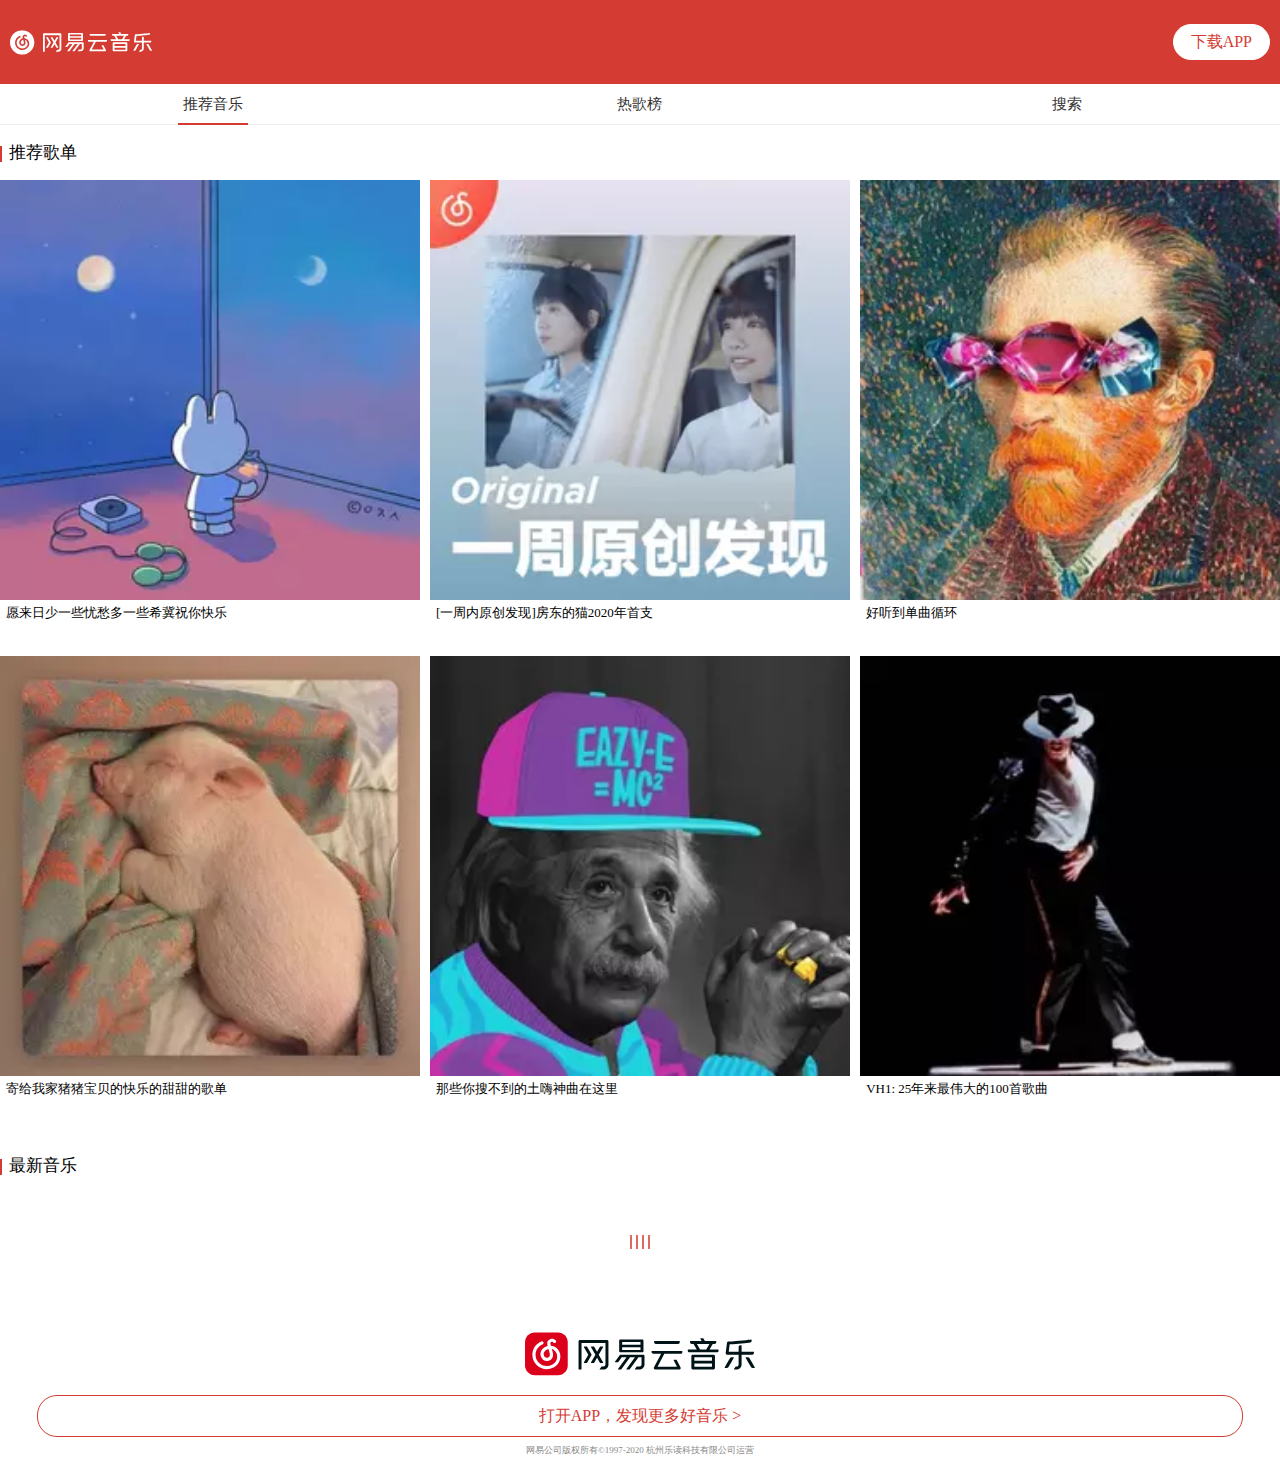
==== commit 10cb80b0: "制作加载动画" ====
--- a/src/index.html
+++ b/src/index.html
@@ -7,6 +7,7 @@
     <meta http-equiv="X-UA-Compatible" content="ie=edge">
     <title>李响云音乐</title>
     <link rel="stylesheet" href="./css/index.css">
+    <link rel="stylesheet" href="./css/loading.css">
     <script src="//at.alicdn.com/t/font_1610670_u68clwehux8.js"></script>
 </head>
 
@@ -145,8 +146,13 @@
                 <section class="songs">
                     <h2 class="sectionTitle">最新音乐</h2>
                     <ol id="songs" class="list">
-                        <div id="songs-loading" class="square-spin" style="margin: 0 auto; width: 50px;">
-                            <div></div>
+                        <div id="songs-loading" class="square-spin">
+                            <div class="wrapper">
+                                <div></div>
+                                <div></div>
+                                <div></div>
+                                <div></div>
+                            </div>
                         </div>
                     </ol>
                 </section>
@@ -241,7 +247,14 @@
                 </div>
                 <div class="hotList">
                     <ol>
-
+                        <div id="songs-loading" class="square-spin">
+                            <div class="wrapper">
+                                <div></div>
+                                <div></div>
+                                <div></div>
+                                <div></div>
+                            </div>
+                        </div>
                     </ol>
                 </div>
             </li>
@@ -262,7 +275,7 @@
                                 </svg>
                             </div>
                         </div>
-                        
+
                     </form>
 
 
--- a/src/css/index.css
+++ b/src/css/index.css
@@ -147,36 +147,47 @@
 section.songs > .list {
     margin-top: 18px;
   }
-section.songs > ol.list > li > a > h3{
+section.songs > ol.list > li > a{
+    display: flex;
+    flex-direction: row;
+    flex-grow: 1;
+}
+section.songs > ol.list > li .info{
+    flex-grow: 1;
+    flex-shrink: 1;
+    flex-basis: auto;
+    width: 0;
+    padding: 6px 0;
+}
+section.songs > ol.list > li h3{
     font-size: 17px;
     color: #333;
-    line-height: 25px;
+    line-height: 1.5;
+    overflow: hidden;
     white-space: nowrap;
     text-overflow: ellipsis;
 }
-section.songs > ol.list > li > a > p{
+section.songs > ol.list > li p{
     font-size: 12px;
     color: #888;
-    line-height: 18px;
-}
-section.songs > ol.list > li > a > p > svg{
+    overflow: hidden;
+    white-space: nowrap;
+    text-overflow: ellipsis;
+}
+section.songs > ol.list > li p > svg{
     height: 14px;
     width: 18px;
     fill: #FE672E;
     margin-right: -2px;
 }
 section.songs > .list > li{
-    position: relative;
     margin-left: 10px;
-    padding-bottom: 6px;
-    padding-top: 5px;
     border-bottom: 1px solid #F3F3F4;
   }
   section.songs > .list .playButton{
-    position: absolute;
-    right:8px;
-    top: 50%;
-    transform: translateY(-50%);
+    display: flex;
+    align-items: center;
+    padding: 0 10px;
   }
   section.songs > .list .icon-play{
     width: 22px;
@@ -264,7 +275,6 @@
     color: #EEE0DD;
     font: 14px/1.5 Helvetica,sans-serif,STHeiTi;
     font-size: 12px;
-    display: flex;
     margin-top: 10px;
 }
 .page-2 .hot_header  p{
@@ -276,6 +286,9 @@
 .page-2 > .hotList li > a{
     display: flex;
     flex-direction: row;
+}
+.page-2 > .hotList ol > li:nth-child(-n+3) .number{
+    color: #E45355;
 }
 .page-2 > .hotList li .number{
     width: 40px;
@@ -395,4 +408,48 @@
 }
 .page-3 label.active{
     z-index: -1;
+}
+.page-3 > ol a{
+    margin-left: 10px;
+    border-bottom: 1px solid #F3F3F4;
+    display: flex;
+}
+.page-3 > ol a > .song{
+    display: flex;
+    flex-direction: row;
+    font: 14px/1.5 Helvetica,sans-serif,STHeiTi;
+    flex-grow: 1;
+}
+.page-3 > ol a .info{
+    flex-grow: 1;
+    flex-shrink: 1;
+    flex-basis: auto;
+    width: 0;
+    padding: 6px 0;
+}
+.page-3 > ol a .playButton{
+    display: flex;
+    padding: 0 10px;
+    align-items: center;
+}
+.page-3 > ol p{
+    font-size: 12px;
+    color: #888;
+    overflow: hidden;
+    white-space: normal;
+    text-overflow: ellipsis;
+}
+.page-3 > ol h3{
+    font-size: 17px;
+    line-height: 1.5;
+    color: #333;
+    overflow: hidden;
+    white-space: normal;
+    text-overflow: ellipsis;
+}
+.page-3 > ol .icon-sq1{
+    height: 14px;
+    width: 18px;
+    color: rgb(254, 112, 59);
+    margin-right: -2px;
 }--- a/src/css/loading.css
+++ b/src/css/loading.css
@@ -0,0 +1,50 @@
+@keyframes myHeight{
+    0%{height: 6px;}
+    100%{height: 14px;}
+}
+
+/* page-1 */
+.page-1 > section.songs .square-spin{
+    height: 100px;
+    display: flex;
+    justify-content: center;
+    align-items: center;
+} 
+.page-1 > section.songs > ol .wrapper{
+    margin: 0 auto;
+    display: inline-block;
+}
+.page-1 > section.songs > ol .wrapper > div{
+    height: 14px;
+    border: 1px solid #DD6B64;
+    display: inline-block;
+    margin: auto;
+    animation: myHeight 0.3s infinite linear;
+}
+.page-1 > section.songs .square-spin.active{
+    display: none;
+}
+
+
+/* page-2 */
+.page-2 ol > .square-spin{
+    height: 100px;
+    display: flex;
+    justify-content: center;
+    align-items: center;
+} 
+.page-2 ol .wrapper{
+    margin: 0 auto;
+    display: inline-block;
+}
+.page-2 ol .wrapper > div{
+    height: 14px;
+    border: 1px solid #DD6B64;
+    display: inline-block;
+    margin: auto;
+    animation: myHeight 0.3s infinite linear;
+}
+.page-2 ol > .square-spin.active{
+    display: none;
+}
+
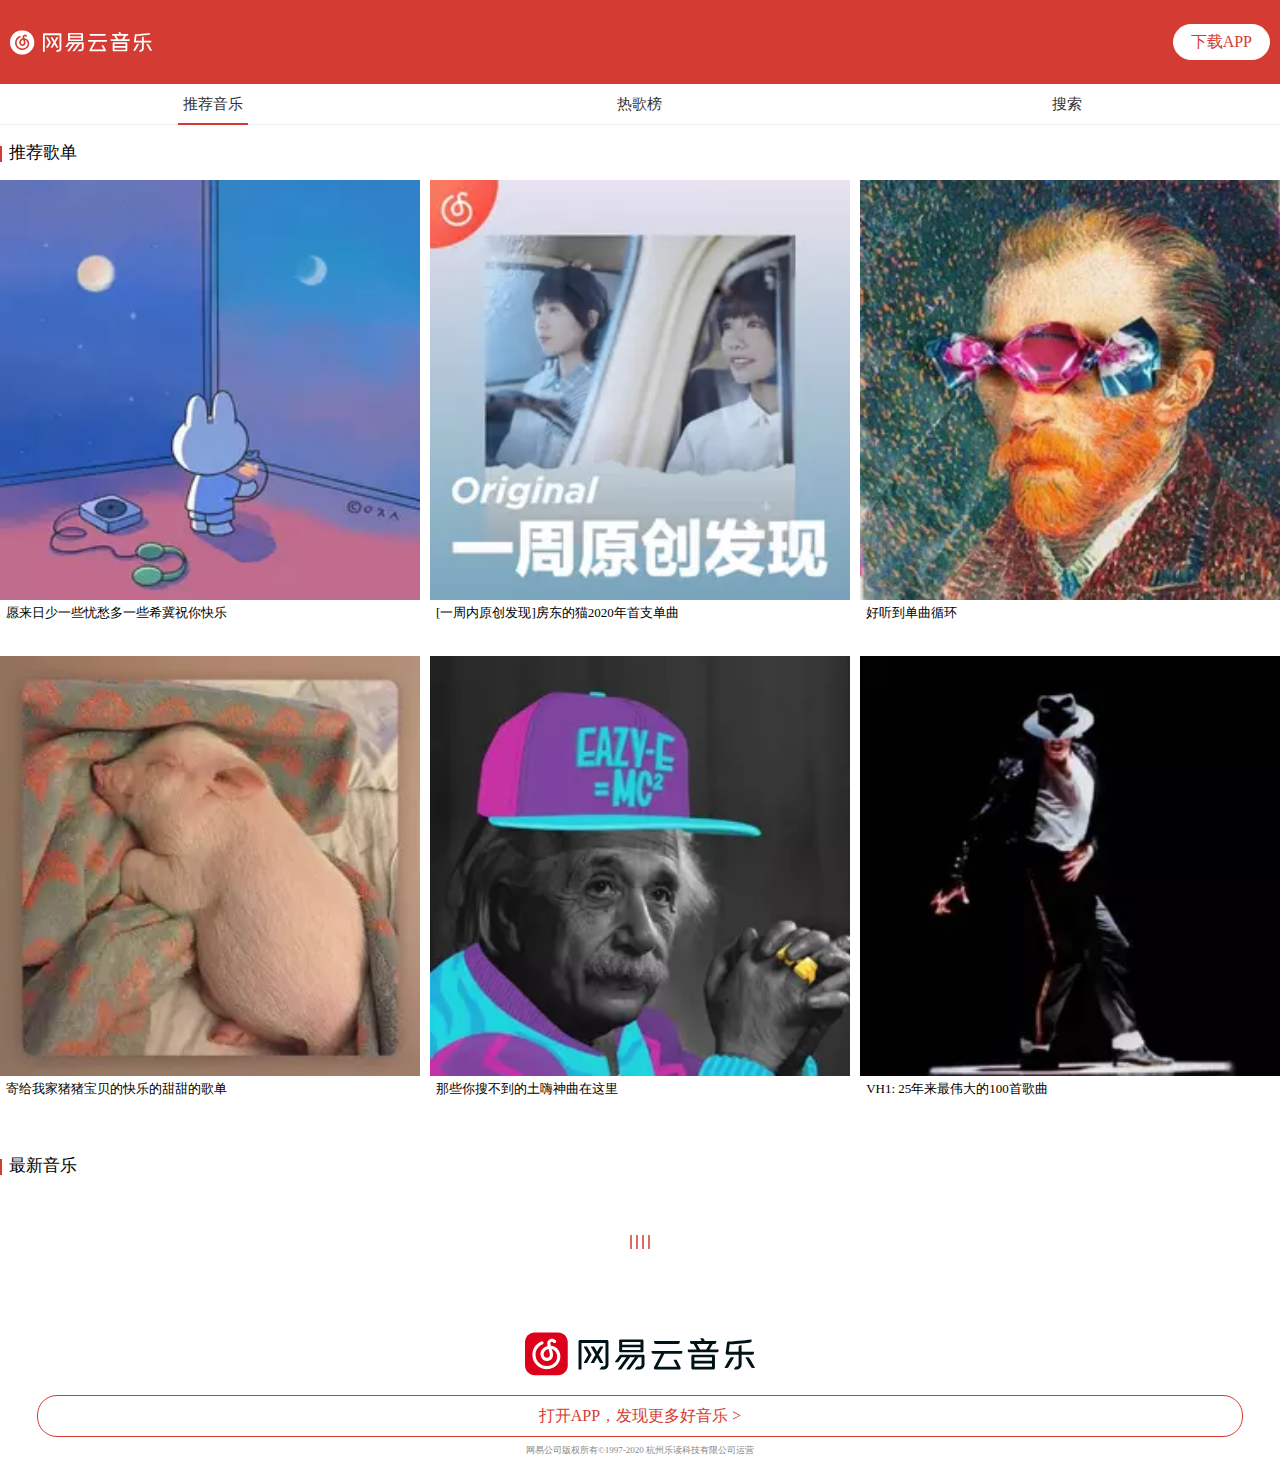
==== commit 7222629d: "改bug" ====
--- a/src/index.html
+++ b/src/index.html
@@ -94,7 +94,7 @@
                     <h2 class="sectionTitle">推荐歌单</h2>
                     <ol class="songs">
                         <li>
-                            <a href="./songList.html?22">
+                            <a href="./songList.html?id=22&name=愿来日少一些忧愁多一些希冀祝你快乐">
                                 <div class="cover">
                                     <img src="./img/22.jpg" alt="封面">
                                     <p>愿来日少一些忧愁多一些希冀祝你快乐</p>
@@ -102,15 +102,15 @@
                             </a>
                         </li>
                         <li>
-                            <a href="./songList.html?16">
+                            <a href="./songList.html?id=16&name=[一周内原创发现]房东的猫2020年首支单曲">
                                 <div class="cover">
                                     <img src="./img/16.jpg" alt="封面">
-                                    <p>[一周内原创发现]房东的猫2020年首支</p>
-                                </div>
-                            </a>
-                        </li>
-                        <li>
-                            <a href="./songList.html?12">
+                                    <p>[一周内原创发现]房东的猫2020年首支单曲</p>
+                                </div>
+                            </a>
+                        </li>
+                        <li>
+                            <a href="./songList.html?id=12&name=好听到单曲循环">
                                 <div class="cover">
                                     <img src="./img/12.jpg" alt="封面">
                                     <p>好听到单曲循环</p>
@@ -118,7 +118,7 @@
                             </a>
                         </li>
                         <li>
-                            <a href="./songList.html?23">
+                            <a href="./songList.html?id=23&name寄给我家猪猪宝贝的快乐的甜甜的歌单">
                                 <div class="cover">
                                     <img src="./img/23.jpg" alt="封面">
                                     <p>寄给我家猪猪宝贝的快乐的甜甜的歌单</p>
@@ -126,7 +126,7 @@
                             </a>
                         </li>
                         <li>
-                            <a href="./songList.html?25">
+                            <a href="./songList.html?id=25&name=那些你搜不到的土嗨神曲在这里">
                                 <div class="cover">
                                     <img src="./img/25.jpg" alt="封面">
                                     <p>那些你搜不到的土嗨神曲在这里</p>
@@ -134,7 +134,7 @@
                             </a>
                         </li>
                         <li>
-                            <a href="./songList.html?21">
+                            <a href="./songList.html?id=21&name=VH1: 25年来最伟大的100首歌曲">
                                 <div class="cover">
                                     <img src="./img/21.jpg" alt="封面">
                                     <p>VH1: 25年来最伟大的100首歌曲</p>
@@ -148,10 +148,10 @@
                     <ol id="songs" class="list">
                         <div id="songs-loading" class="square-spin">
                             <div class="wrapper">
-                                <div></div>
-                                <div></div>
-                                <div></div>
-                                <div></div>
+                                <div class="rect1"></div>
+                                <div class="rect2"></div>
+                                <div class="rect3"></div>
+                                <div class="rect4"></div>
                             </div>
                         </div>
                     </ol>
@@ -249,10 +249,10 @@
                     <ol>
                         <div id="songs-loading" class="square-spin">
                             <div class="wrapper">
-                                <div></div>
-                                <div></div>
-                                <div></div>
-                                <div></div>
+                                <div class="rect1"></div>
+                                <div class="rect2"></div>
+                                <div class="rect3"></div>
+                                <div class="rect4"></div>
                             </div>
                         </div>
                     </ol>
@@ -267,8 +267,7 @@
                                     <use xlink:href="#icon-cx"></use>
                                 </svg>
                             </div>
-                            <input id="search" type="text">
-                            <label class="label">搜索歌曲、歌手、专辑</label>
+                            <input id="search" type="text" placeholder="搜索歌曲、歌手专辑">
                             <div class="right">
                                 <svg class="icon icon-cha" aria-hidden="true">
                                     <use xlink:href="#icon-cha"></use>
--- a/src/css/index.css
+++ b/src/css/index.css
@@ -276,6 +276,7 @@
     font: 14px/1.5 Helvetica,sans-serif,STHeiTi;
     font-size: 12px;
     margin-top: 10px;
+    width: 100%;
 }
 .page-2 .hot_header  p{
     display: inline-block;
@@ -387,7 +388,7 @@
     z-index: -1;
 }
 .page-3 .right > svg.active{
-    z-index: 1;
+    z-index: 0;
 }
 .page-3 input{
     border: none;
@@ -399,15 +400,10 @@
     line-height: 18px;
     width: 100%;
 }
-.page-3 label{
-    position: absolute;
+.page-3 input::placeholder{
     color: #c9c9c9;
     left: 30px;
     top: 5px;
-    pointer-events: none;
-}
-.page-3 label.active{
-    z-index: -1;
 }
 .page-3 > ol a{
     margin-left: 10px;
--- a/src/css/loading.css
+++ b/src/css/loading.css
@@ -19,7 +19,16 @@
     border: 1px solid #DD6B64;
     display: inline-block;
     margin: auto;
-    animation: myHeight 0.3s infinite linear;
+    animation: myHeight 0.5s infinite linear;
+}
+.page-1 > section.songs > ol .wrapper .rect1{
+    animation-delay: -0.2s;
+}
+.page-1 > section.songs > ol .wrapper .rect2{
+    animation-delay: -0.4s;
+}
+.page-1 > section.songs > ol .wrapper .rect4{
+    animation-delay: -0.1s;
 }
 .page-1 > section.songs .square-spin.active{
     display: none;
@@ -42,7 +51,16 @@
     border: 1px solid #DD6B64;
     display: inline-block;
     margin: auto;
-    animation: myHeight 0.3s infinite linear;
+    animation: myHeight 0.5s infinite linear;
+}
+.page-2 ol .wrapper .rect1{
+    animation-delay: -0.2s;
+}
+.page-2 ol .wrapper .rect2{
+    animation-delay: -0.4s;
+}
+.page-2 ol .wrapper .rect4{
+    animation-delay: -0.1s;
 }
 .page-2 ol > .square-spin.active{
     display: none;
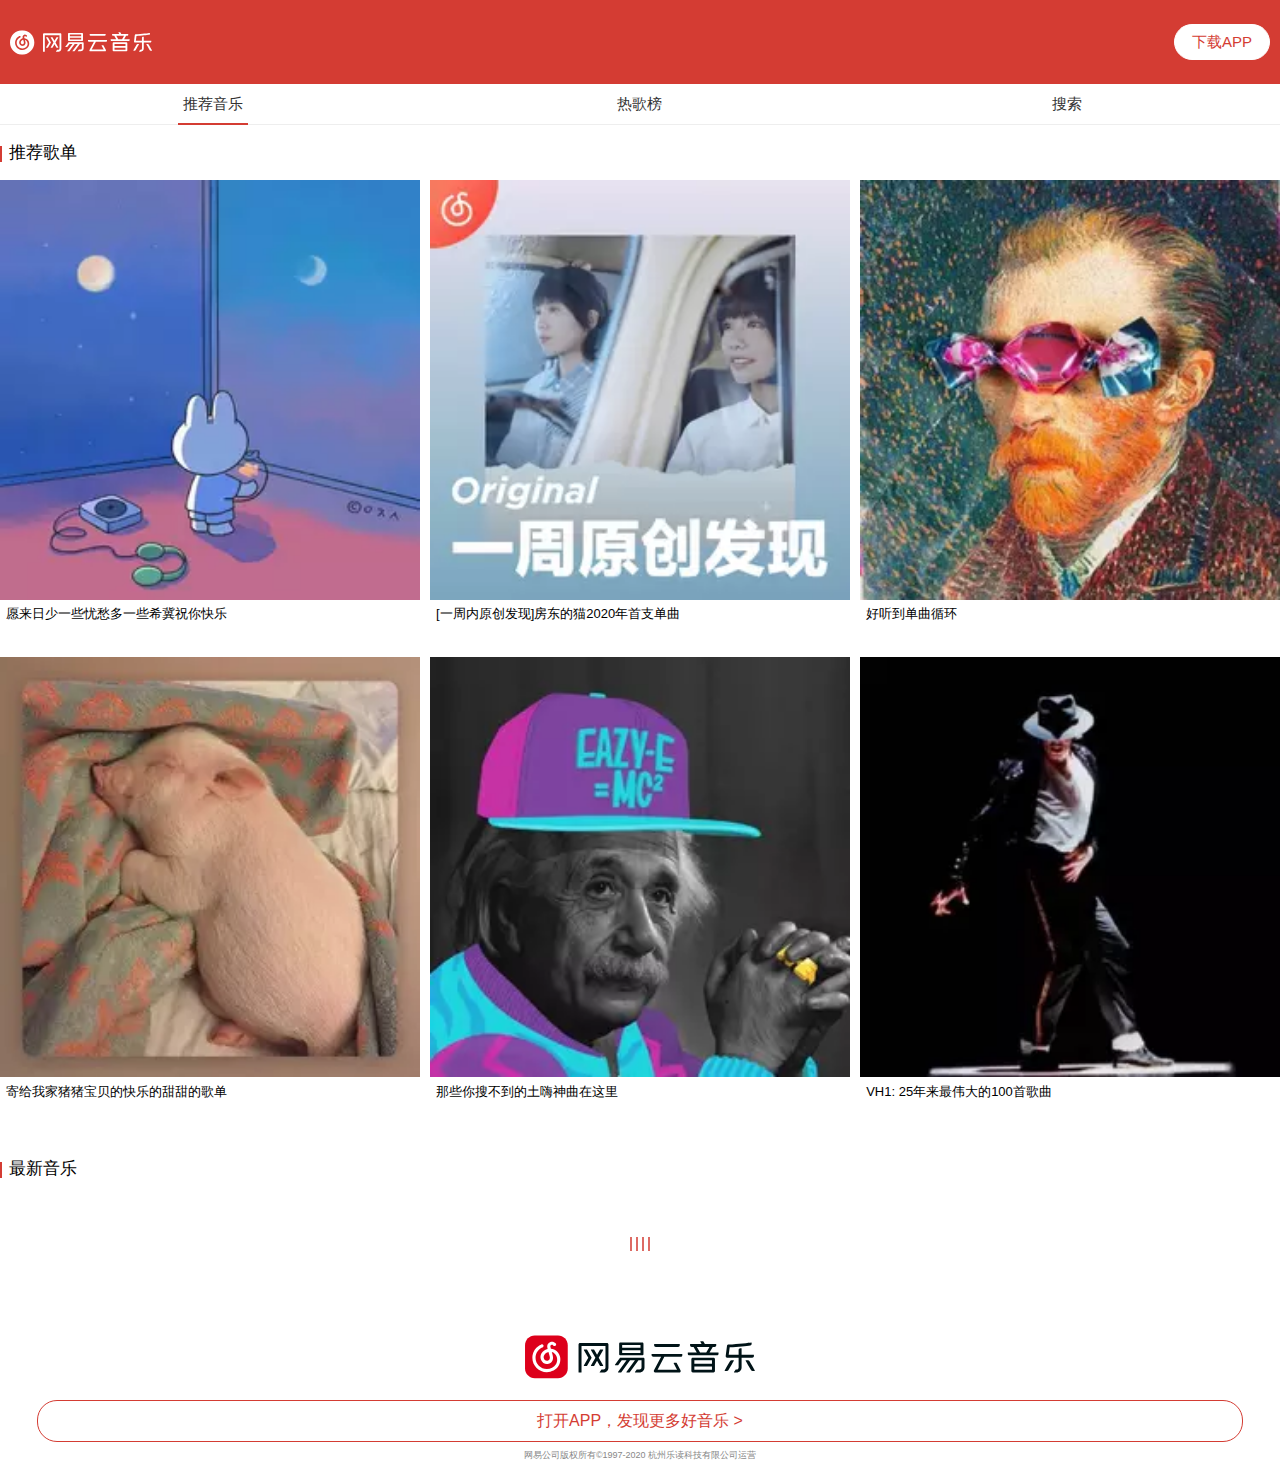
==== commit 1fb915f6: "整理方法" ====
--- a/src/index.html
+++ b/src/index.html
@@ -94,25 +94,25 @@
                     <h2 class="sectionTitle">推荐歌单</h2>
                     <ol class="songs">
                         <li>
-                            <a href="./songList.html?id=22&name=愿来日少一些忧愁多一些希冀祝你快乐">
-                                <div class="cover">
-                                    <img src="./img/22.jpg" alt="封面">
+                            <a href="./songList.html?id=20&name=愿来日少一些忧愁多一些希冀祝你快乐">
+                                <div class="cover">
+                                    <img src="./img/20.jpg" alt="封面">
                                     <p>愿来日少一些忧愁多一些希冀祝你快乐</p>
                                 </div>
                             </a>
                         </li>
                         <li>
-                            <a href="./songList.html?id=16&name=[一周内原创发现]房东的猫2020年首支单曲">
-                                <div class="cover">
-                                    <img src="./img/16.jpg" alt="封面">
+                            <a href="./songList.html?id=24&name=[一周内原创发现]房东的猫2020年首支单曲">
+                                <div class="cover">
+                                    <img src="./img/24.jpg" alt="封面">
                                     <p>[一周内原创发现]房东的猫2020年首支单曲</p>
                                 </div>
                             </a>
                         </li>
                         <li>
-                            <a href="./songList.html?id=12&name=好听到单曲循环">
-                                <div class="cover">
-                                    <img src="./img/12.jpg" alt="封面">
+                            <a href="./songList.html?id=14&name=好听到单曲循环">
+                                <div class="cover">
+                                    <img src="./img/14.jpg" alt="封面">
                                     <p>好听到单曲循环</p>
                                 </div>
                             </a>
@@ -286,7 +286,8 @@
     </li>
     </ol>
     </div>
-    <script src="../vendors/jquery.min.js"></script>
+    <script src="./vendors/jquery.min.js"></script>
+    <script src="./js/public/ajax.js"></script>
     <script src="./js/admin/event-hub.js"></script>
     <script src="./js/index/tabs.js"></script>
     <script src="./js/index/page-1.js"></script>
--- a/src/css/index.css
+++ b/src/css/index.css
@@ -7,7 +7,7 @@
 ol,ul{list-style: none;}
 h1,h2,h3,h4,h5,h6{font-weight: normal;}
 
-B
+
 body{
     font: 14px/1.5 Helvetica,sans-serif;
     background: white;
